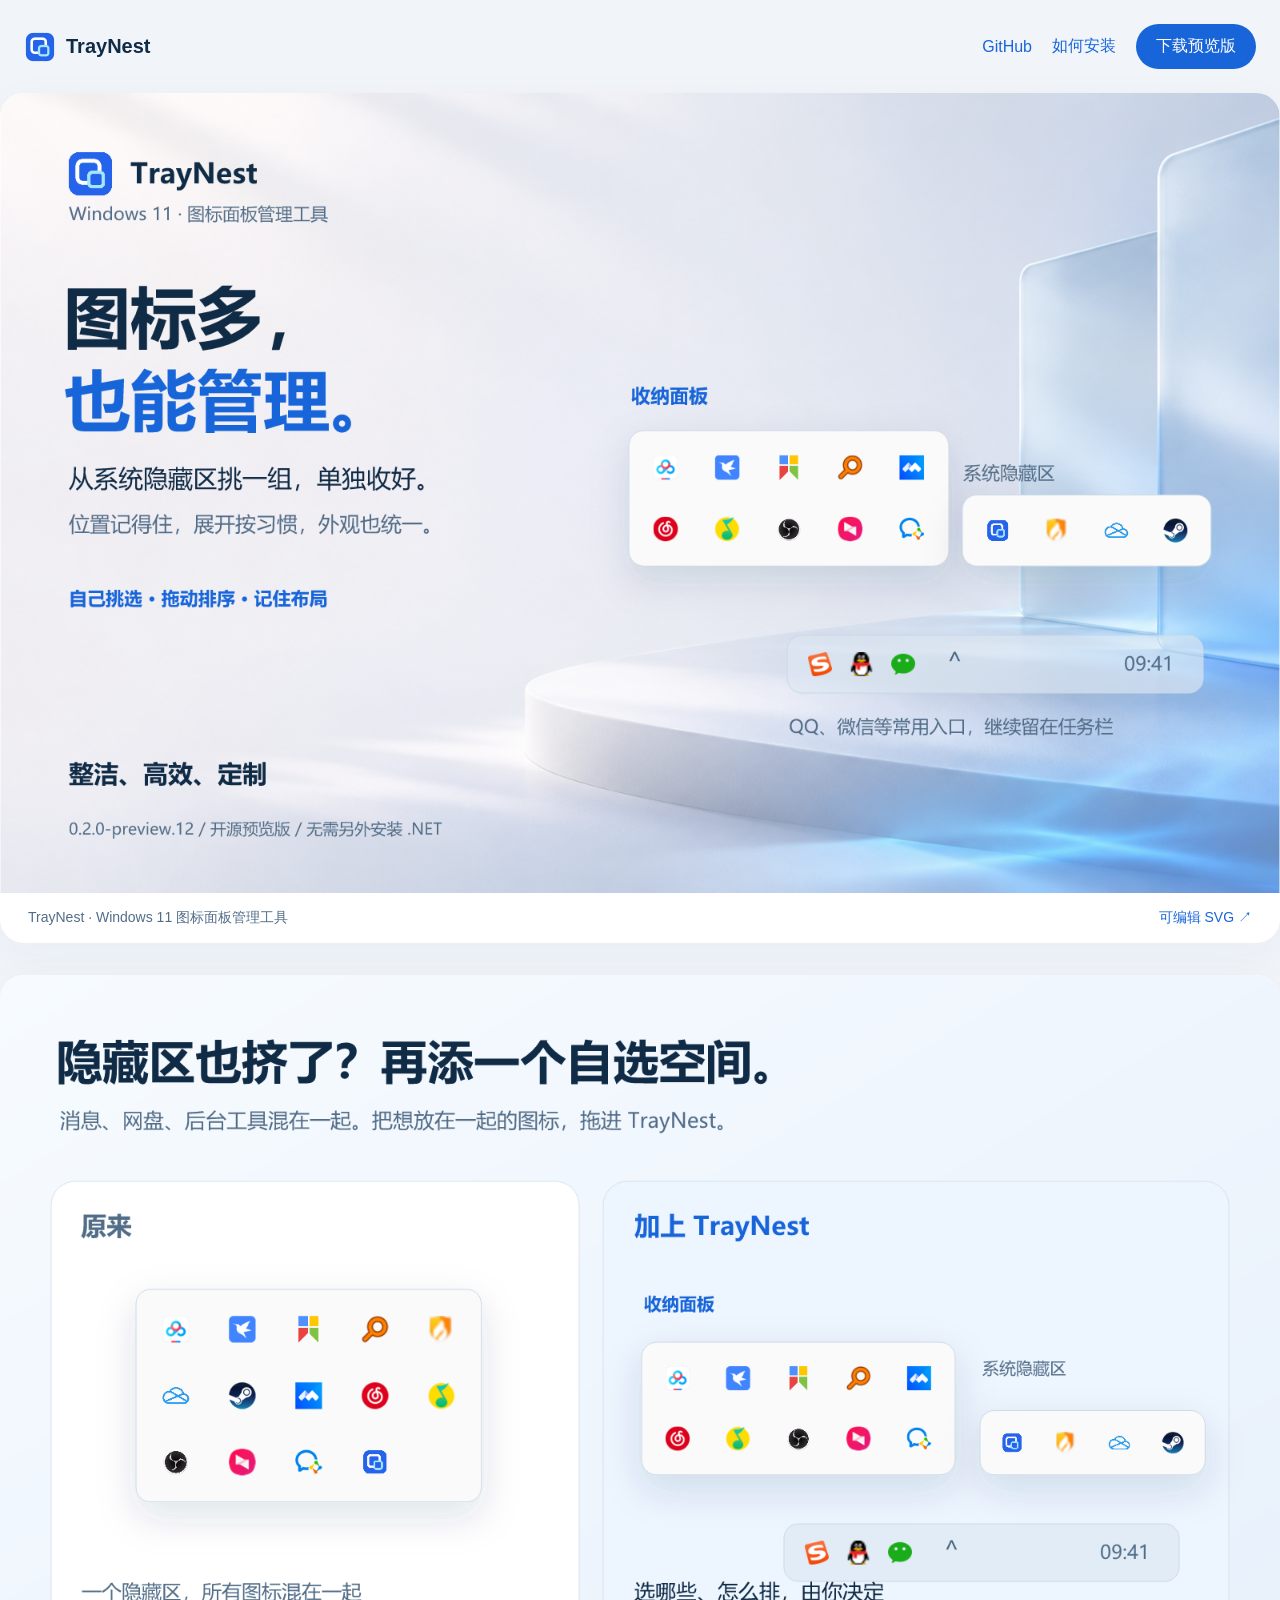
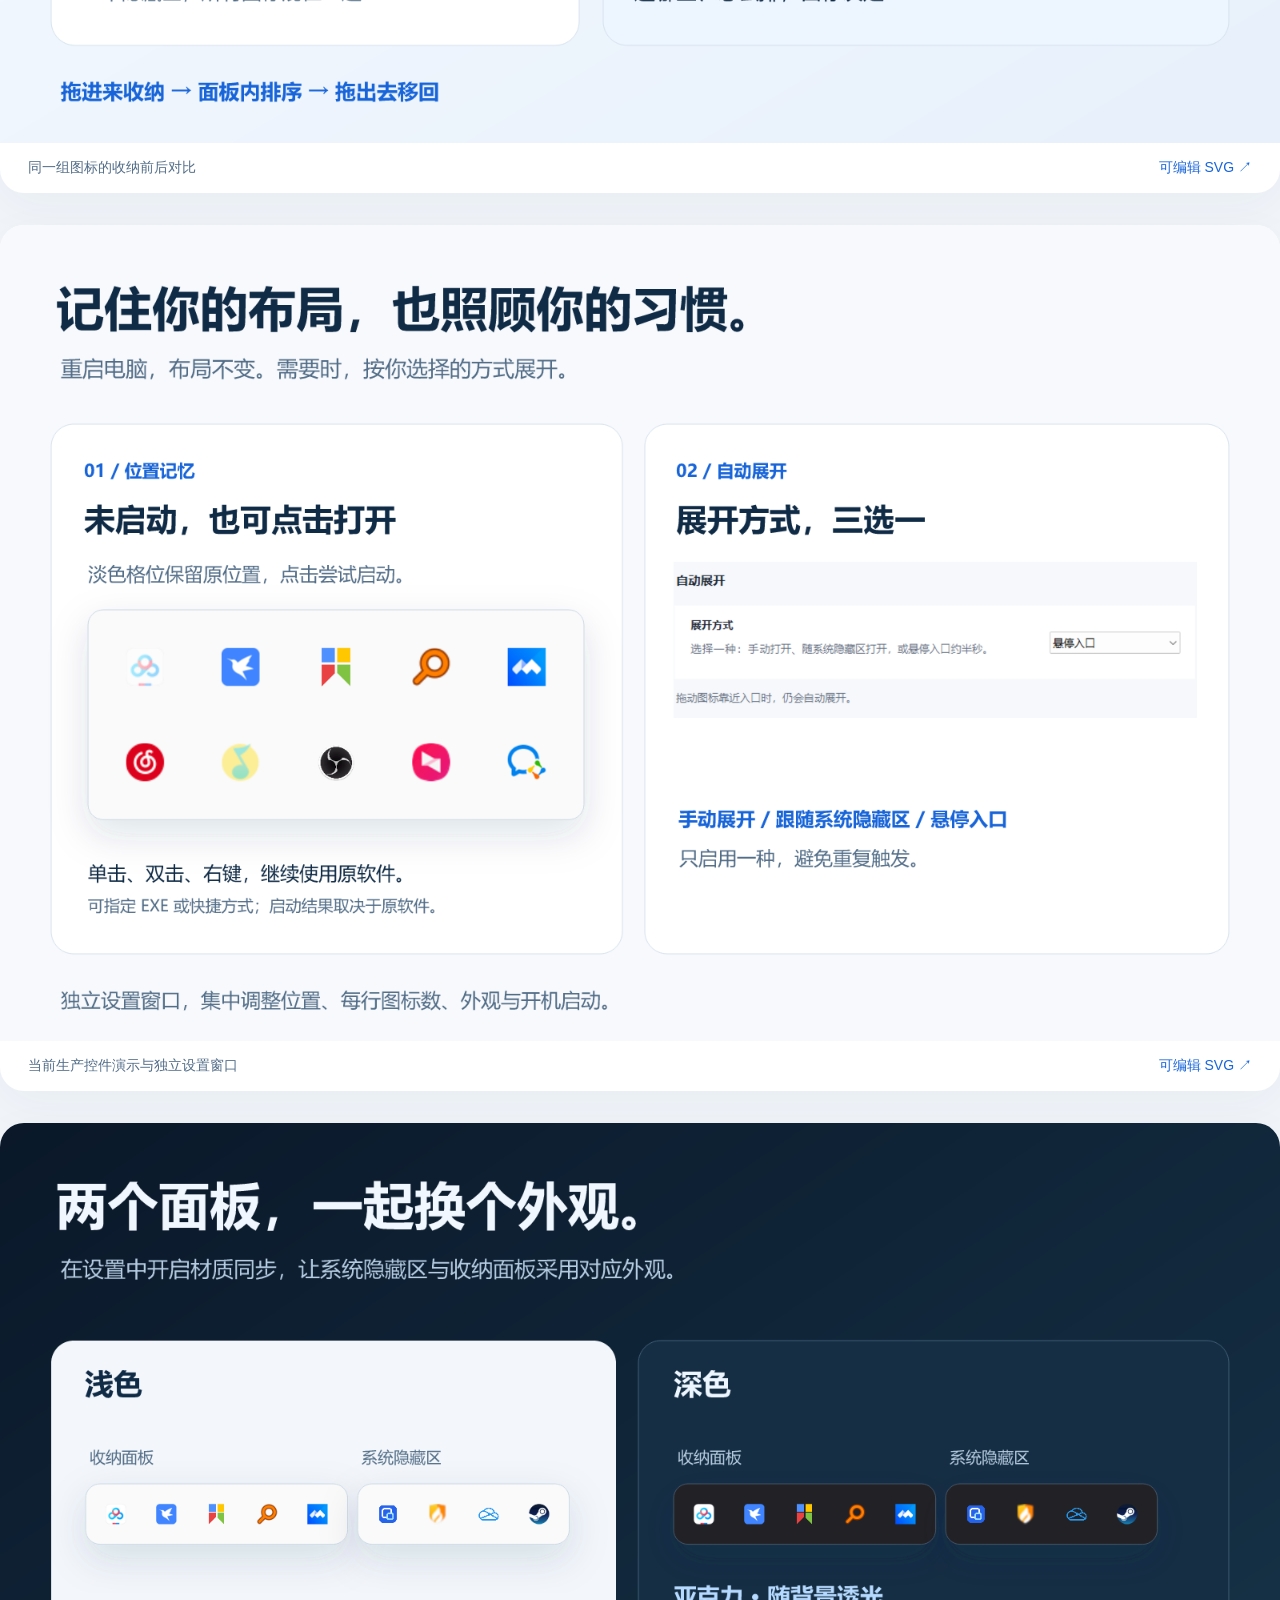
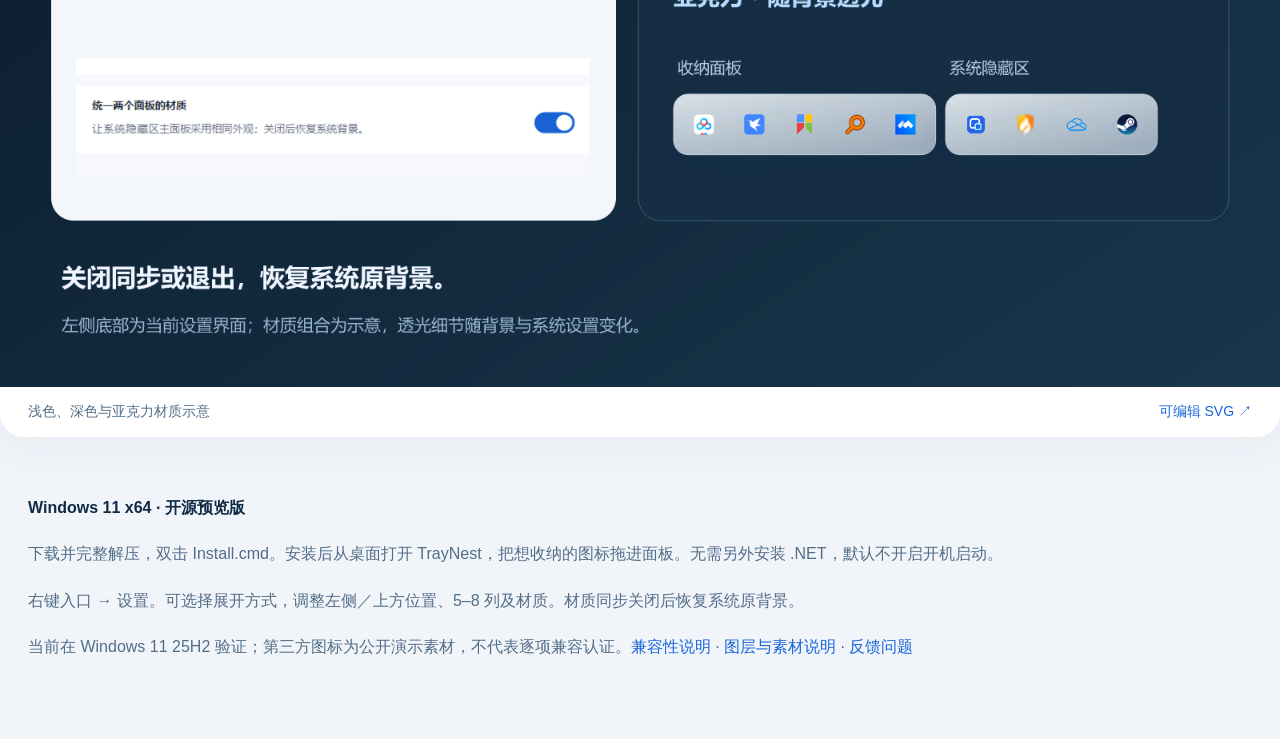
==== promo/readme/v2/index.html @ 28a363a2 "Release preview.12: independent settings, exclusive expansion, native materials and refreshed README" ====
<!doctype html><html lang="zh-CN"><head><meta charset="utf-8"><meta name="viewport" content="width=device-width,initial-scale=1"><meta name="description" content="TrayNest：从系统隐藏区挑一组图标，单独收好。支持拖动排序、布局记忆、按习惯展开与双面板材质同步。"><title>TrayNest · 图标多，也能管理</title><style>*{box-sizing:border-box}html{scroll-behavior:smooth}body{margin:0;background:#f1f5fa;color:#102b46;font:16px 'Microsoft YaHei UI','Segoe UI',sans-serif}header{max-width:1280px;margin:auto;padding:24px;display:flex;align-items:center;justify-content:space-between;gap:20px}header strong{display:flex;align-items:center;gap:10px;font-size:20px}header img{width:32px;height:32px}nav{display:flex;gap:20px;align-items:center}a{color:#1865da;text-decoration:none}.download{background:#1865da;color:white;padding:12px 20px;border-radius:24px}main{max-width:1280px;margin:auto}figure{margin:0 0 32px;background:white;border-radius:24px;overflow:hidden;box-shadow:0 12px 45px #142e4d0b}figure>img{width:100%;height:auto;display:block}figcaption{padding:16px 28px;color:#526d88;font-size:14px;display:flex;justify-content:space-between;gap:20px}footer{max-width:1280px;padding:24px 28px 60px;margin:auto;color:#526d88;line-height:1.9}footer strong{color:#102b46}@media(max-width:700px){header{padding:16px}nav{gap:12px;font-size:13px}.source{display:none}main{padding:0 8px}figure{border-radius:14px;margin-bottom:16px}figcaption{padding:12px 16px;font-size:12px}figcaption span{display:none}}@media(prefers-reduced-motion:reduce){html{scroll-behavior:auto}}</style></head><body><header><strong><img src="assets/traynest.png" alt="">TrayNest</strong><nav><a class="source" href="https://github.com/Wuyuhang0729/traynest">GitHub</a><a href="#install">如何安装</a><a class="download" href="https://github.com/Wuyuhang0729/traynest/releases/tag/v0.2.0-preview.12">下载预览版</a></nav></header><main><figure><img fetchpriority="high" src="../../../assets/readme/hero-v2.png" alt="图标多，也能管理：TrayNest · Windows 11 图标面板管理工具"><figcaption><span>TrayNest · Windows 11 图标面板管理工具</span><a href="layers/hero-v2.svg">可编辑 SVG ↗</a></figcaption></figure><figure><img loading="lazy" src="../../../assets/readme/workflow-v2.png" alt="给隐藏区再添一个自选空间：同一组图标的收纳前后对比"><figcaption><span>同一组图标的收纳前后对比</span><a href="layers/workflow-v2.svg">可编辑 SVG ↗</a></figcaption></figure><figure><img loading="lazy" src="../../../assets/readme/control-v2.png" alt="记住布局，按习惯展开：当前生产控件演示与独立设置窗口"><figcaption><span>当前生产控件演示与独立设置窗口</span><a href="layers/control-v2.svg">可编辑 SVG ↗</a></figcaption></figure><figure><img loading="lazy" src="../../../assets/readme/appearance-v2.png" alt="统一两个面板的外观：浅色、深色与亚克力材质示意"><figcaption><span>浅色、深色与亚克力材质示意</span><a href="layers/appearance-v2.svg">可编辑 SVG ↗</a></figcaption></figure></main><footer id="install"><strong>Windows 11 x64 · 开源预览版</strong><p>下载并完整解压，双击 Install.cmd。安装后从桌面打开 TrayNest，把想收纳的图标拖进面板。无需另外安装 .NET，默认不开启开机启动。</p><p>右键入口 → 设置。可选择展开方式，调整左侧／上方位置、5–8 列及材质。材质同步关闭后恢复系统原背景。</p><p>当前在 Windows 11 25H2 验证；第三方图标为公开演示素材，不代表逐项兼容认证。<a href="../../../docs/COMPATIBILITY.md">兼容性说明</a> · <a href="CREDITS.md">图层与素材说明</a> · <a href="https://github.com/Wuyuhang0729/traynest/issues/new?template=bug_report.yml">反馈问题</a></p></footer></body></html>
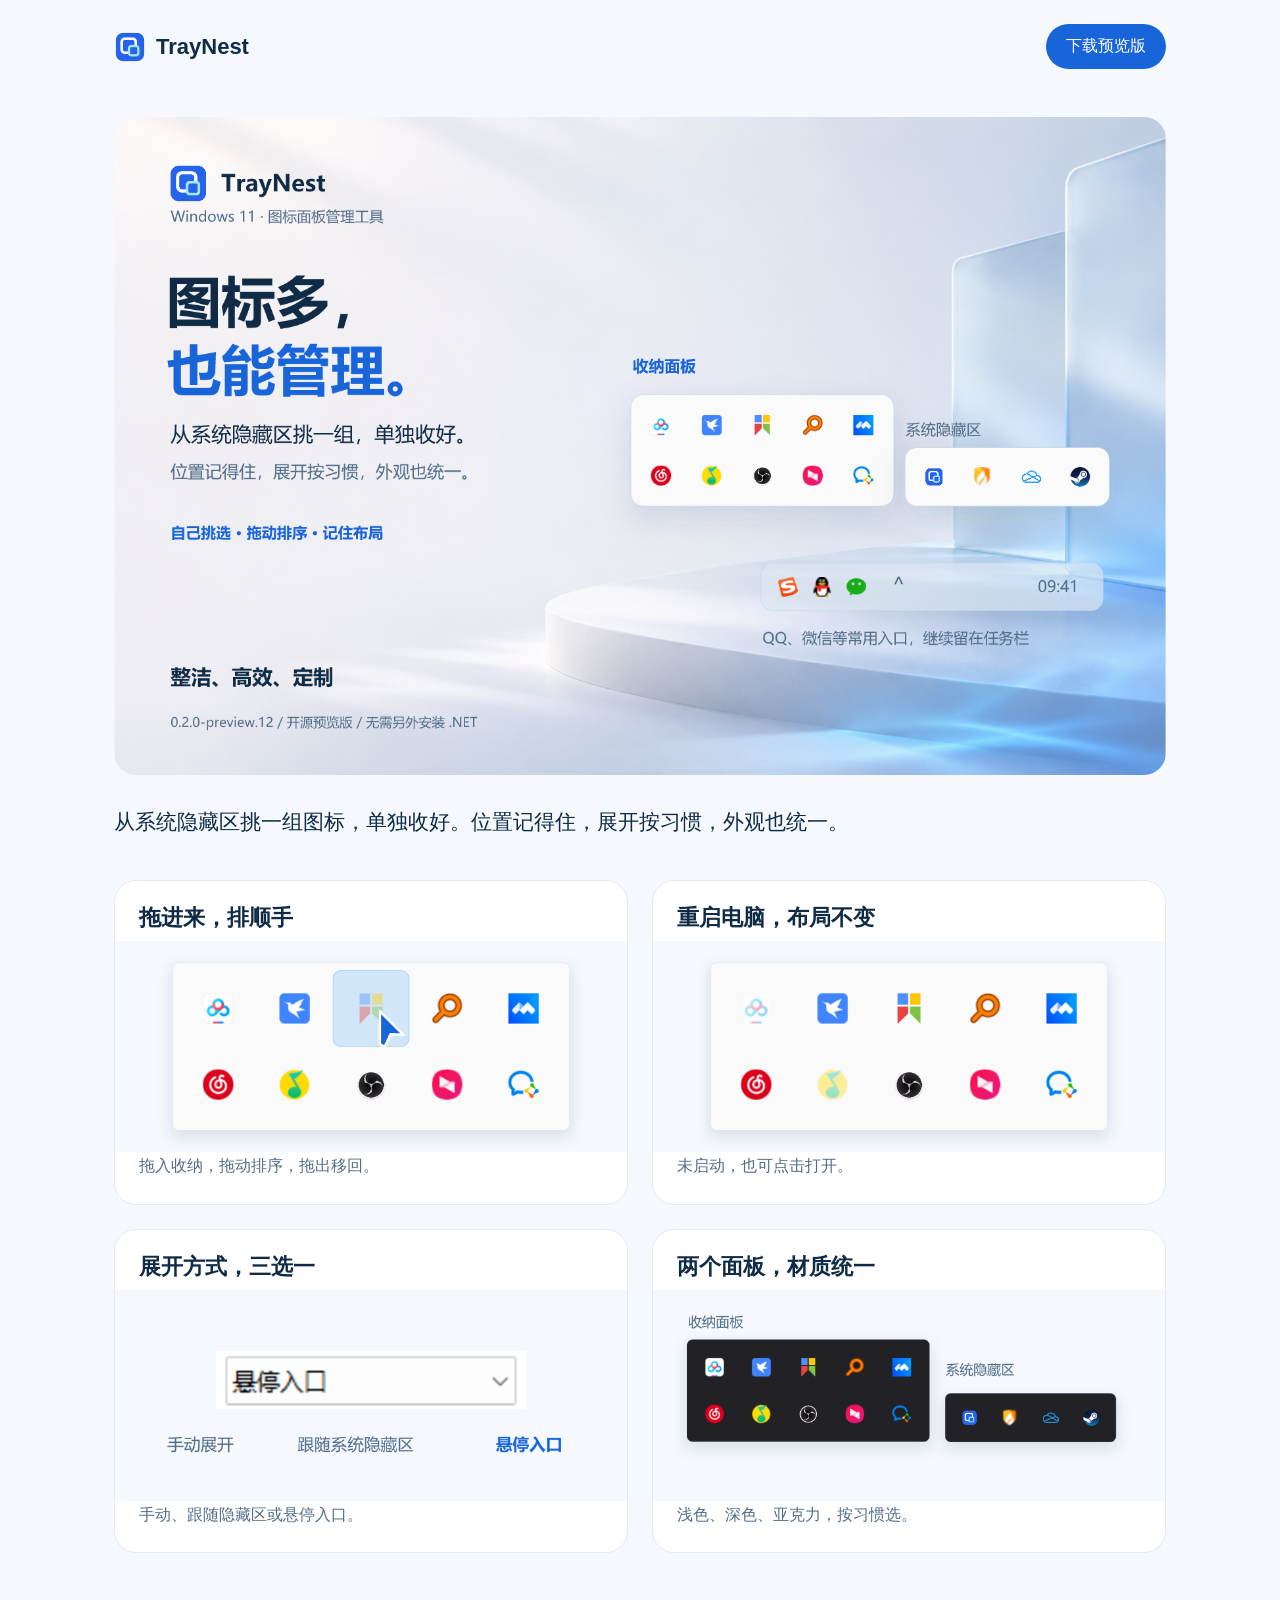
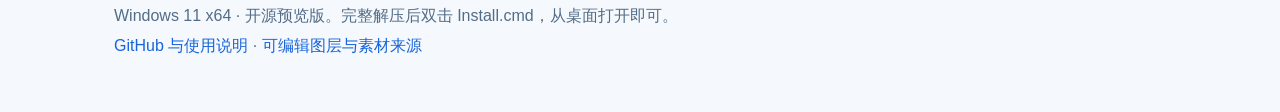
==== commit a5e81afc: "Simplify README with compact feature illustrations and separate user guide" ====
--- a/promo/readme/v2/index.html
+++ b/promo/readme/v2/index.html
@@ -1 +1 @@
-<!doctype html><html lang="zh-CN"><head><meta charset="utf-8"><meta name="viewport" content="width=device-width,initial-scale=1"><meta name="description" content="TrayNest：从系统隐藏区挑一组图标，单独收好。支持拖动排序、布局记忆、按习惯展开与双面板材质同步。"><title>TrayNest · 图标多，也能管理</title><style>*{box-sizing:border-box}html{scroll-behavior:smooth}body{margin:0;background:#f1f5fa;color:#102b46;font:16px 'Microsoft YaHei UI','Segoe UI',sans-serif}header{max-width:1280px;margin:auto;padding:24px;display:flex;align-items:center;justify-content:space-between;gap:20px}header strong{display:flex;align-items:center;gap:10px;font-size:20px}header img{width:32px;height:32px}nav{display:flex;gap:20px;align-items:center}a{color:#1865da;text-decoration:none}.download{background:#1865da;color:white;padding:12px 20px;border-radius:24px}main{max-width:1280px;margin:auto}figure{margin:0 0 32px;background:white;border-radius:24px;overflow:hidden;box-shadow:0 12px 45px #142e4d0b}figure>img{width:100%;height:auto;display:block}figcaption{padding:16px 28px;color:#526d88;font-size:14px;display:flex;justify-content:space-between;gap:20px}footer{max-width:1280px;padding:24px 28px 60px;margin:auto;color:#526d88;line-height:1.9}footer strong{color:#102b46}@media(max-width:700px){header{padding:16px}nav{gap:12px;font-size:13px}.source{display:none}main{padding:0 8px}figure{border-radius:14px;margin-bottom:16px}figcaption{padding:12px 16px;font-size:12px}figcaption span{display:none}}@media(prefers-reduced-motion:reduce){html{scroll-behavior:auto}}</style></head><body><header><strong><img src="assets/traynest.png" alt="">TrayNest</strong><nav><a class="source" href="https://github.com/Wuyuhang0729/traynest">GitHub</a><a href="#install">如何安装</a><a class="download" href="https://github.com/Wuyuhang0729/traynest/releases/tag/v0.2.0-preview.12">下载预览版</a></nav></header><main><figure><img fetchpriority="high" src="../../../assets/readme/hero-v2.png" alt="图标多，也能管理：TrayNest · Windows 11 图标面板管理工具"><figcaption><span>TrayNest · Windows 11 图标面板管理工具</span><a href="layers/hero-v2.svg">可编辑 SVG ↗</a></figcaption></figure><figure><img loading="lazy" src="../../../assets/readme/workflow-v2.png" alt="给隐藏区再添一个自选空间：同一组图标的收纳前后对比"><figcaption><span>同一组图标的收纳前后对比</span><a href="layers/workflow-v2.svg">可编辑 SVG ↗</a></figcaption></figure><figure><img loading="lazy" src="../../../assets/readme/control-v2.png" alt="记住布局，按习惯展开：当前生产控件演示与独立设置窗口"><figcaption><span>当前生产控件演示与独立设置窗口</span><a href="layers/control-v2.svg">可编辑 SVG ↗</a></figcaption></figure><figure><img loading="lazy" src="../../../assets/readme/appearance-v2.png" alt="统一两个面板的外观：浅色、深色与亚克力材质示意"><figcaption><span>浅色、深色与亚克力材质示意</span><a href="layers/appearance-v2.svg">可编辑 SVG ↗</a></figcaption></figure></main><footer id="install"><strong>Windows 11 x64 · 开源预览版</strong><p>下载并完整解压，双击 Install.cmd。安装后从桌面打开 TrayNest，把想收纳的图标拖进面板。无需另外安装 .NET，默认不开启开机启动。</p><p>右键入口 → 设置。可选择展开方式，调整左侧／上方位置、5–8 列及材质。材质同步关闭后恢复系统原背景。</p><p>当前在 Windows 11 25H2 验证；第三方图标为公开演示素材，不代表逐项兼容认证。<a href="../../../docs/COMPATIBILITY.md">兼容性说明</a> · <a href="CREDITS.md">图层与素材说明</a> · <a href="https://github.com/Wuyuhang0729/traynest/issues/new?template=bug_report.yml">反馈问题</a></p></footer></body></html>+<!doctype html><html lang="zh-CN"><head><meta charset="utf-8"><meta name="viewport" content="width=device-width,initial-scale=1"><title>TrayNest · 图标多，也能管理</title><style>*{box-sizing:border-box}body{margin:0;color:#102b46;background:#f5f8fc;font:16px 'Microsoft YaHei UI','Segoe UI',sans-serif}header,main,footer{max-width:1100px;margin:auto;padding:24px}header{display:flex;align-items:center;justify-content:space-between;gap:16px}header strong{display:flex;align-items:center;gap:10px;font-size:22px}header img{width:32px;height:32px}a{color:#1865da;text-decoration:none}.download{background:#1865da;color:white;border-radius:24px;padding:12px 20px;white-space:nowrap}.hero{width:100%;display:block;border-radius:22px}.intro{font-size:21px;line-height:1.8;margin:28px 0 40px}.grid{display:grid;grid-template-columns:1fr 1fr;gap:24px}article{background:white;border:1px solid #e3eaf2;border-radius:22px;overflow:hidden}article img{width:100%;display:block}article h2{font-size:22px;margin:22px 24px 8px}article p{color:#526d88;margin:0 24px 24px;line-height:1.7}footer{color:#526d88;line-height:1.9;padding-bottom:50px}@media(max-width:650px){header,main,footer{padding:16px}header strong{font-size:18px}.download{padding:10px 14px;font-size:14px}.intro{font-size:17px}.grid{grid-template-columns:1fr;gap:16px}article h2{font-size:20px}.hero{border-radius:14px}}</style></head><body><header><strong><img src="assets/traynest.png" alt="">TrayNest</strong><a class="download" href="https://github.com/Wuyuhang0729/traynest/releases/tag/v0.2.0-preview.12">下载预览版</a></header><main><img class="hero" src="../../../assets/readme/hero-v2.png" alt="TrayNest：图标多，也能管理"><p class="intro">从系统隐藏区挑一组图标，单独收好。位置记得住，展开按习惯，外观也统一。</p><div class="grid"><article><h2>拖进来，排顺手</h2><img src="../../../assets/readme/organize-detail.png" alt="拖进来，排顺手"><p>拖入收纳，拖动排序，拖出移回。</p></article><article><h2>重启电脑，布局不变</h2><img src="../../../assets/readme/remember-detail.png" alt="重启电脑，布局不变"><p>未启动，也可点击打开。</p></article><article><h2>展开方式，三选一</h2><img src="../../../assets/readme/expansion-detail.png" alt="展开方式，三选一"><p>手动、跟随隐藏区或悬停入口。</p></article><article><h2>两个面板，材质统一</h2><img src="../../../assets/readme/material-detail.png" alt="两个面板，材质统一"><p>浅色、深色、亚克力，按习惯选。</p></article></div></main><footer>Windows 11 x64 · 开源预览版。完整解压后双击 Install.cmd，从桌面打开即可。<br><a href="https://github.com/Wuyuhang0729/traynest">GitHub 与使用说明</a> · <a href="CREDITS.md">可编辑图层与素材来源</a></footer></body></html>
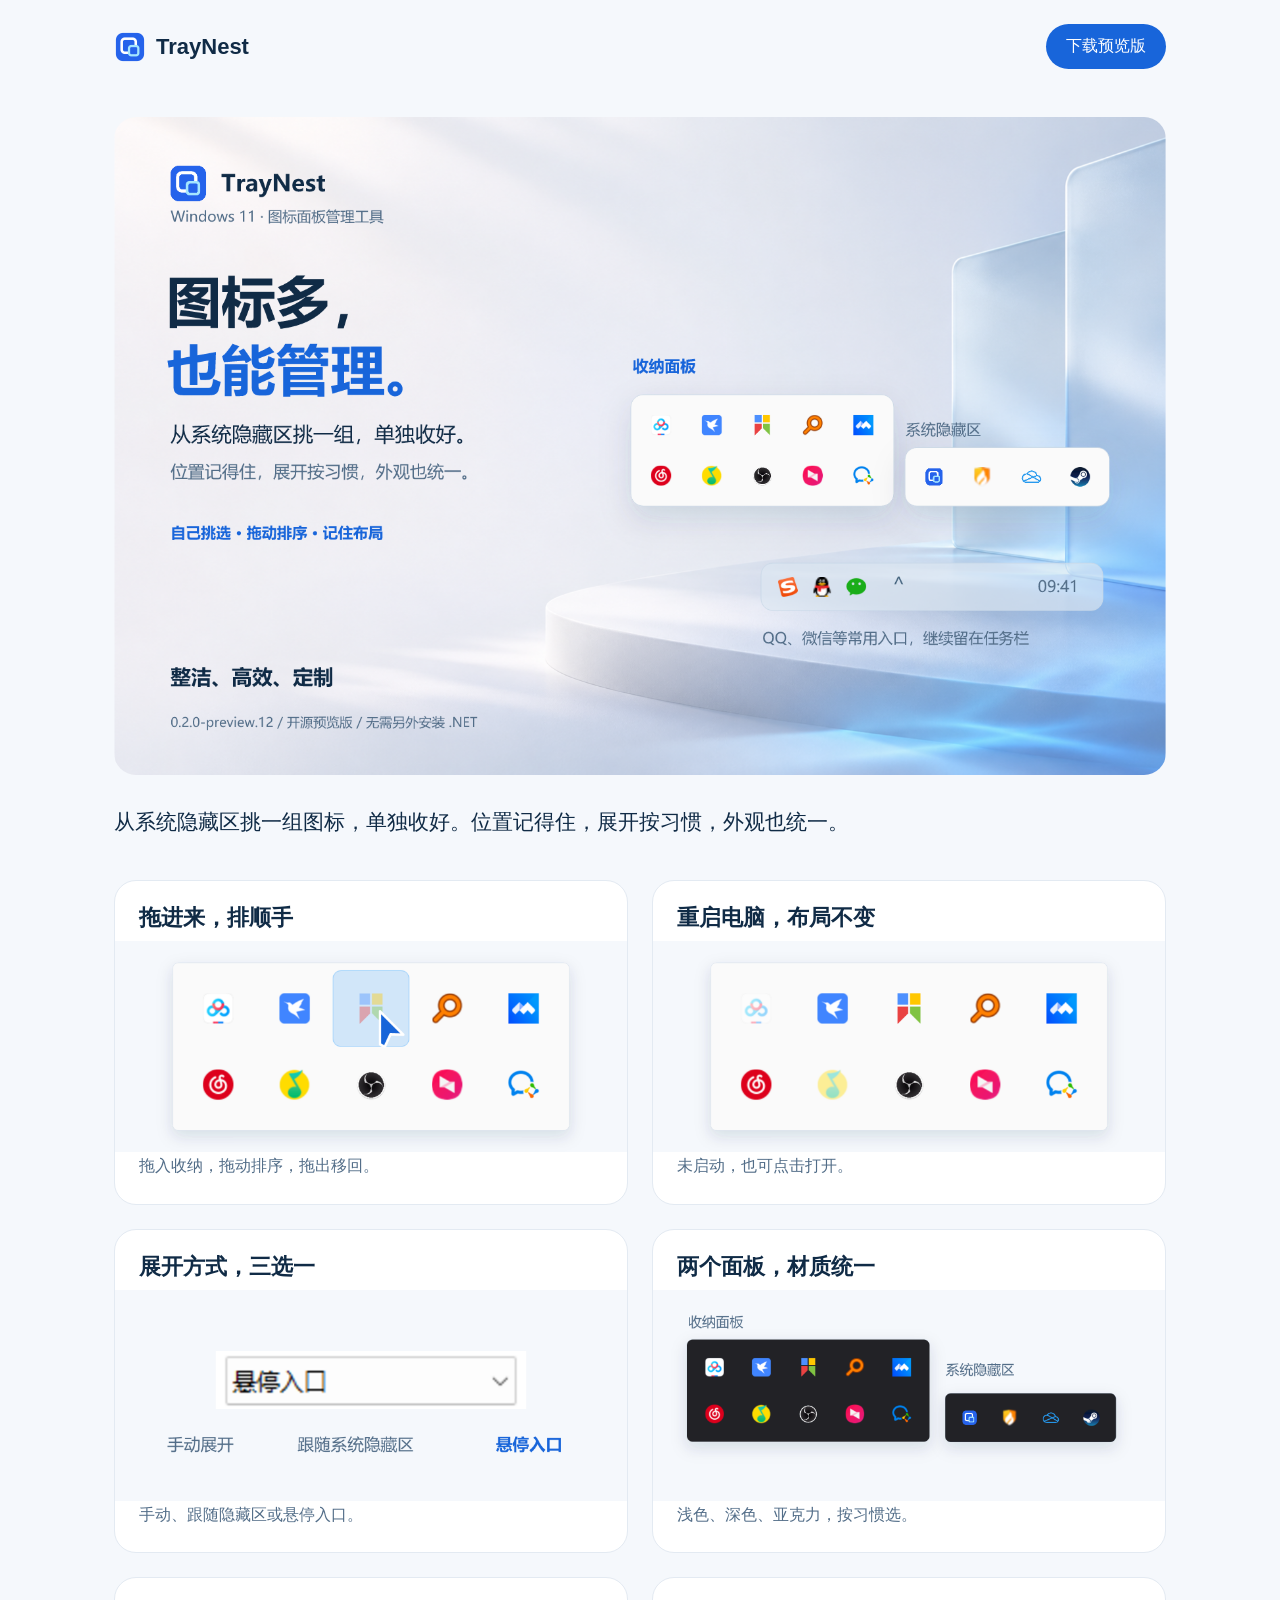
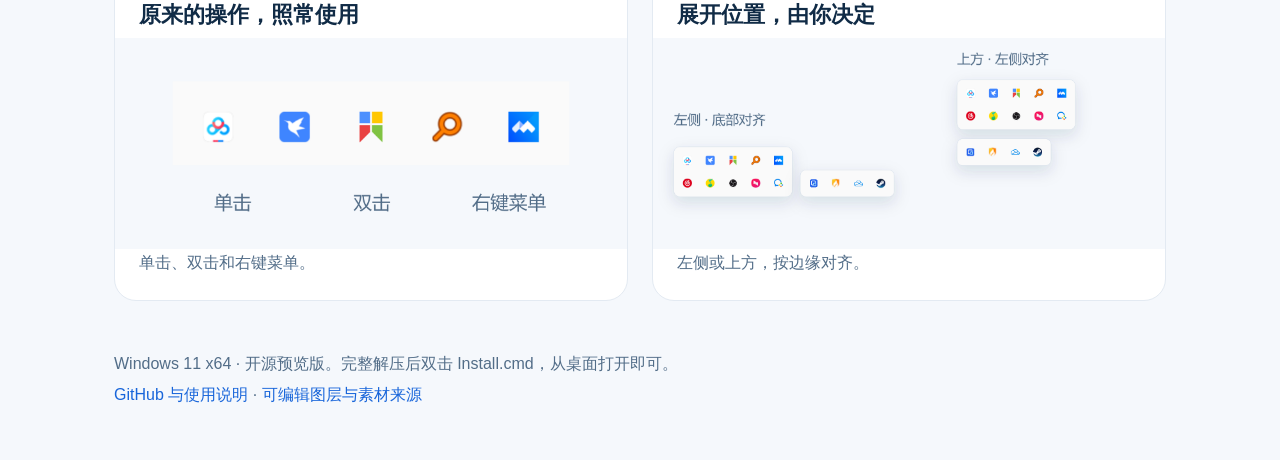
==== commit a4bfdc36: "Cover all TrayNest features with focused small illustrations" ====
--- a/promo/readme/v2/index.html
+++ b/promo/readme/v2/index.html
@@ -1 +1 @@
-<!doctype html><html lang="zh-CN"><head><meta charset="utf-8"><meta name="viewport" content="width=device-width,initial-scale=1"><title>TrayNest · 图标多，也能管理</title><style>*{box-sizing:border-box}body{margin:0;color:#102b46;background:#f5f8fc;font:16px 'Microsoft YaHei UI','Segoe UI',sans-serif}header,main,footer{max-width:1100px;margin:auto;padding:24px}header{display:flex;align-items:center;justify-content:space-between;gap:16px}header strong{display:flex;align-items:center;gap:10px;font-size:22px}header img{width:32px;height:32px}a{color:#1865da;text-decoration:none}.download{background:#1865da;color:white;border-radius:24px;padding:12px 20px;white-space:nowrap}.hero{width:100%;display:block;border-radius:22px}.intro{font-size:21px;line-height:1.8;margin:28px 0 40px}.grid{display:grid;grid-template-columns:1fr 1fr;gap:24px}article{background:white;border:1px solid #e3eaf2;border-radius:22px;overflow:hidden}article img{width:100%;display:block}article h2{font-size:22px;margin:22px 24px 8px}article p{color:#526d88;margin:0 24px 24px;line-height:1.7}footer{color:#526d88;line-height:1.9;padding-bottom:50px}@media(max-width:650px){header,main,footer{padding:16px}header strong{font-size:18px}.download{padding:10px 14px;font-size:14px}.intro{font-size:17px}.grid{grid-template-columns:1fr;gap:16px}article h2{font-size:20px}.hero{border-radius:14px}}</style></head><body><header><strong><img src="assets/traynest.png" alt="">TrayNest</strong><a class="download" href="https://github.com/Wuyuhang0729/traynest/releases/tag/v0.2.0-preview.12">下载预览版</a></header><main><img class="hero" src="../../../assets/readme/hero-v2.png" alt="TrayNest：图标多，也能管理"><p class="intro">从系统隐藏区挑一组图标，单独收好。位置记得住，展开按习惯，外观也统一。</p><div class="grid"><article><h2>拖进来，排顺手</h2><img src="../../../assets/readme/organize-detail.png" alt="拖进来，排顺手"><p>拖入收纳，拖动排序，拖出移回。</p></article><article><h2>重启电脑，布局不变</h2><img src="../../../assets/readme/remember-detail.png" alt="重启电脑，布局不变"><p>未启动，也可点击打开。</p></article><article><h2>展开方式，三选一</h2><img src="../../../assets/readme/expansion-detail.png" alt="展开方式，三选一"><p>手动、跟随隐藏区或悬停入口。</p></article><article><h2>两个面板，材质统一</h2><img src="../../../assets/readme/material-detail.png" alt="两个面板，材质统一"><p>浅色、深色、亚克力，按习惯选。</p></article></div></main><footer>Windows 11 x64 · 开源预览版。完整解压后双击 Install.cmd，从桌面打开即可。<br><a href="https://github.com/Wuyuhang0729/traynest">GitHub 与使用说明</a> · <a href="CREDITS.md">可编辑图层与素材来源</a></footer></body></html>+<!doctype html><html lang="zh-CN"><head><meta charset="utf-8"><meta name="viewport" content="width=device-width,initial-scale=1"><title>TrayNest · 图标多，也能管理</title><style>*{box-sizing:border-box}body{margin:0;color:#102b46;background:#f5f8fc;font:16px 'Microsoft YaHei UI','Segoe UI',sans-serif}header,main,footer{max-width:1100px;margin:auto;padding:24px}header{display:flex;align-items:center;justify-content:space-between;gap:16px}header strong{display:flex;align-items:center;gap:10px;font-size:22px}header img{width:32px;height:32px}a{color:#1865da;text-decoration:none}.download{background:#1865da;color:white;border-radius:24px;padding:12px 20px;white-space:nowrap}.hero{width:100%;display:block;border-radius:22px}.intro{font-size:21px;line-height:1.8;margin:28px 0 40px}.grid{display:grid;grid-template-columns:1fr 1fr;gap:24px}article{background:white;border:1px solid #e3eaf2;border-radius:22px;overflow:hidden}article img{width:100%;display:block}article h2{font-size:22px;margin:22px 24px 8px}article p{color:#526d88;margin:0 24px 24px;line-height:1.7}footer{color:#526d88;line-height:1.9;padding-bottom:50px}@media(max-width:650px){header,main,footer{padding:16px}header strong{font-size:18px}.download{padding:10px 14px;font-size:14px}.intro{font-size:17px}.grid{grid-template-columns:1fr;gap:16px}article h2{font-size:20px}.hero{border-radius:14px}}</style></head><body><header><strong><img src="assets/traynest.png" alt="">TrayNest</strong><a class="download" href="https://github.com/Wuyuhang0729/traynest/releases/tag/v0.2.0-preview.12">下载预览版</a></header><main><img class="hero" src="../../../assets/readme/hero-v2.png" alt="TrayNest：图标多，也能管理"><p class="intro">从系统隐藏区挑一组图标，单独收好。位置记得住，展开按习惯，外观也统一。</p><div class="grid"><article><h2>拖进来，排顺手</h2><img src="../../../assets/readme/organize-detail.png" alt="拖进来，排顺手"><p>拖入收纳，拖动排序，拖出移回。</p></article><article><h2>重启电脑，布局不变</h2><img src="../../../assets/readme/remember-detail.png" alt="重启电脑，布局不变"><p>未启动，也可点击打开。</p></article><article><h2>展开方式，三选一</h2><img src="../../../assets/readme/expansion-detail.png" alt="展开方式，三选一"><p>手动、跟随隐藏区或悬停入口。</p></article><article><h2>两个面板，材质统一</h2><img src="../../../assets/readme/material-detail.png" alt="两个面板，材质统一"><p>浅色、深色、亚克力，按习惯选。</p></article><article><h2>原来的操作，照常使用</h2><img src="../../../assets/readme/interaction-detail.png" alt="原来的操作，照常使用"><p>单击、双击和右键菜单。</p></article><article><h2>展开位置，由你决定</h2><img src="../../../assets/readme/placement-detail.png" alt="展开位置，由你决定"><p>左侧或上方，按边缘对齐。</p></article></div></main><footer>Windows 11 x64 · 开源预览版。完整解压后双击 Install.cmd，从桌面打开即可。<br><a href="https://github.com/Wuyuhang0729/traynest">GitHub 与使用说明</a> · <a href="CREDITS.md">可编辑图层与素材来源</a></footer></body></html>
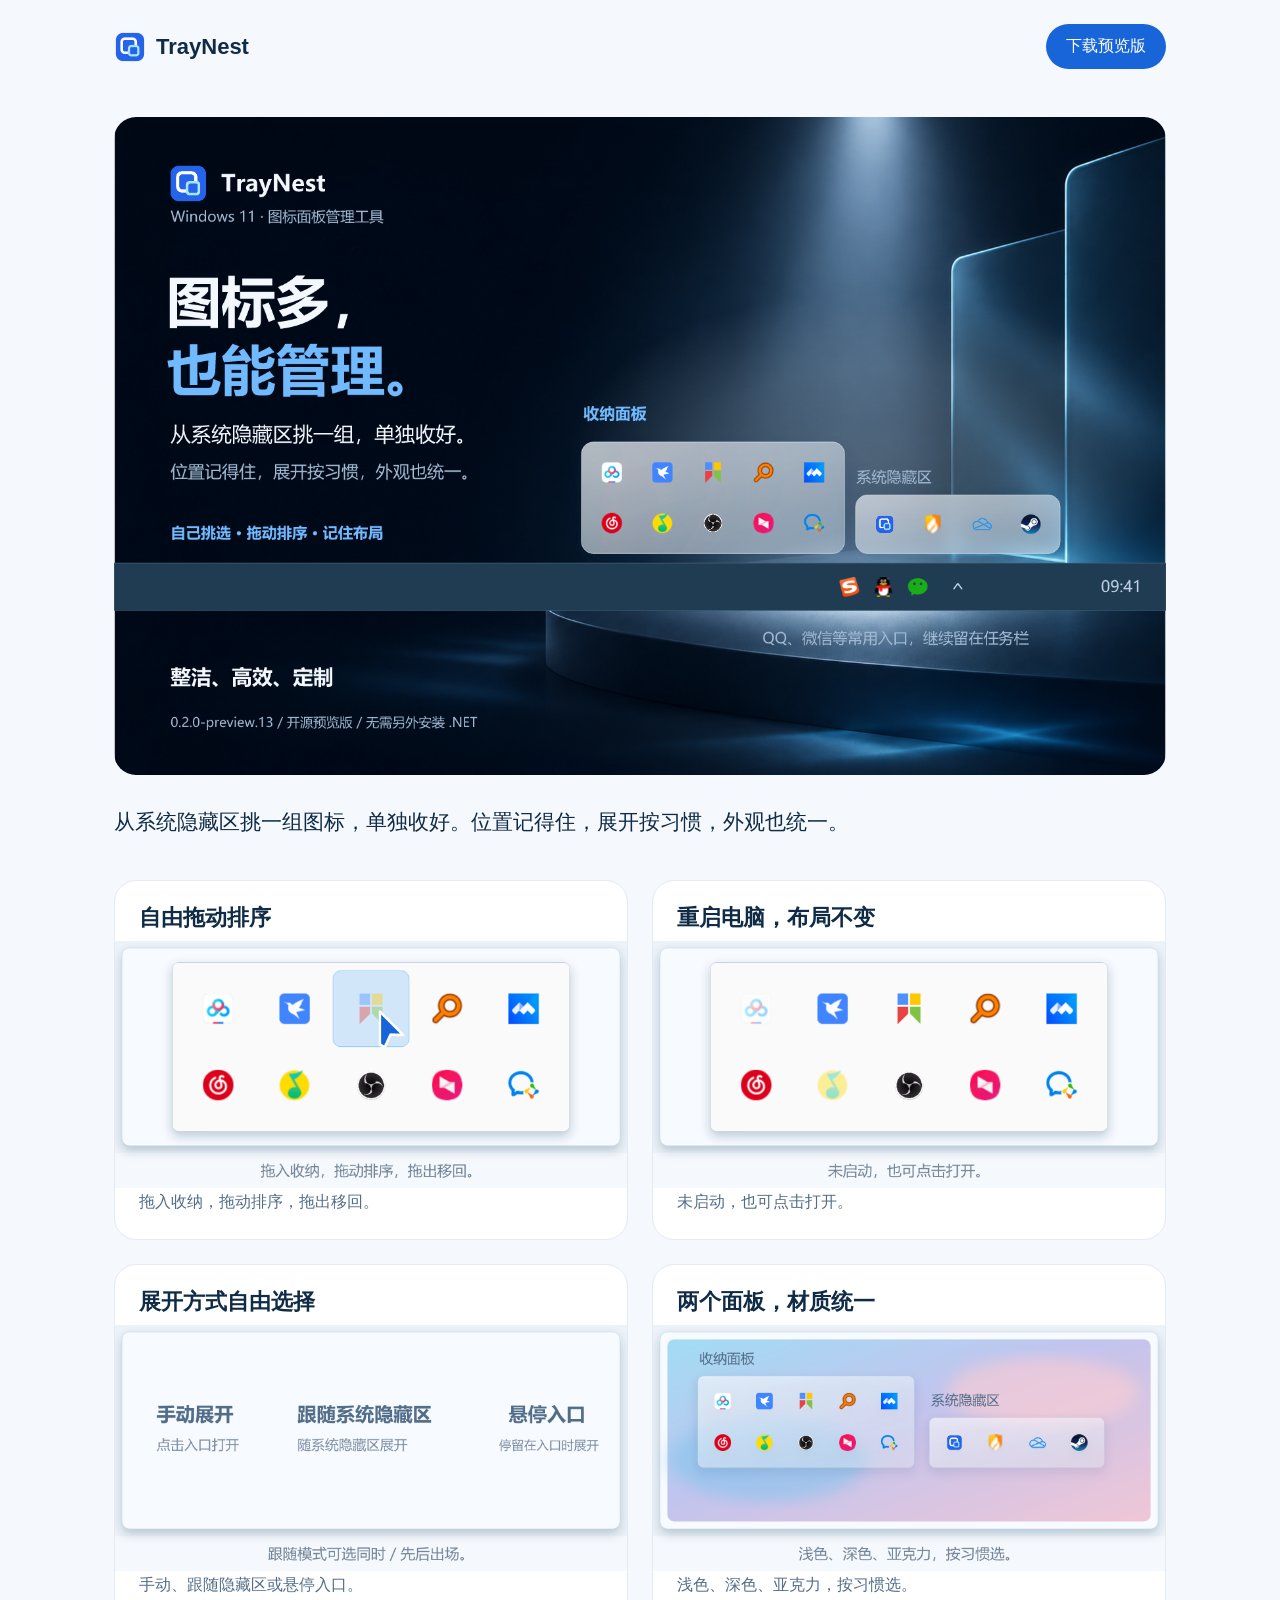
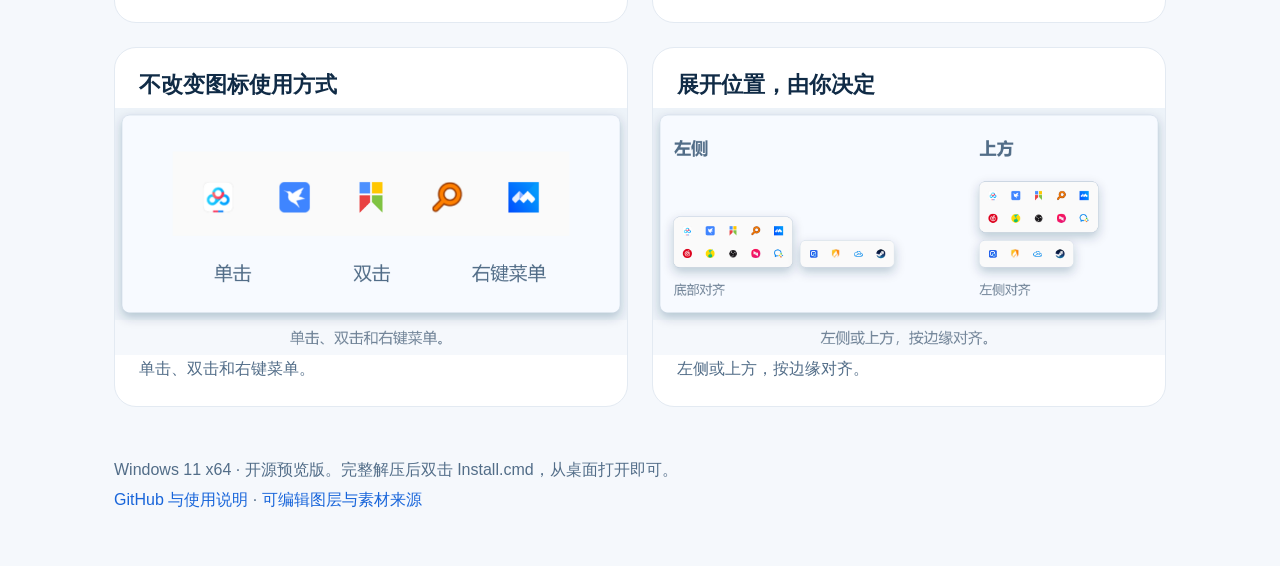
==== commit a0a2c21f: "Release preview.13: continuous popup motion, optional entrance order and acrylic dark-stage artwork" ====
--- a/promo/readme/v2/index.html
+++ b/promo/readme/v2/index.html
@@ -1 +1 @@
-<!doctype html><html lang="zh-CN"><head><meta charset="utf-8"><meta name="viewport" content="width=device-width,initial-scale=1"><title>TrayNest · 图标多，也能管理</title><style>*{box-sizing:border-box}body{margin:0;color:#102b46;background:#f5f8fc;font:16px 'Microsoft YaHei UI','Segoe UI',sans-serif}header,main,footer{max-width:1100px;margin:auto;padding:24px}header{display:flex;align-items:center;justify-content:space-between;gap:16px}header strong{display:flex;align-items:center;gap:10px;font-size:22px}header img{width:32px;height:32px}a{color:#1865da;text-decoration:none}.download{background:#1865da;color:white;border-radius:24px;padding:12px 20px;white-space:nowrap}.hero{width:100%;display:block;border-radius:22px}.intro{font-size:21px;line-height:1.8;margin:28px 0 40px}.grid{display:grid;grid-template-columns:1fr 1fr;gap:24px}article{background:white;border:1px solid #e3eaf2;border-radius:22px;overflow:hidden}article img{width:100%;display:block}article h2{font-size:22px;margin:22px 24px 8px}article p{color:#526d88;margin:0 24px 24px;line-height:1.7}footer{color:#526d88;line-height:1.9;padding-bottom:50px}@media(max-width:650px){header,main,footer{padding:16px}header strong{font-size:18px}.download{padding:10px 14px;font-size:14px}.intro{font-size:17px}.grid{grid-template-columns:1fr;gap:16px}article h2{font-size:20px}.hero{border-radius:14px}}</style></head><body><header><strong><img src="assets/traynest.png" alt="">TrayNest</strong><a class="download" href="https://github.com/Wuyuhang0729/traynest/releases/tag/v0.2.0-preview.12">下载预览版</a></header><main><img class="hero" src="../../../assets/readme/hero-v2.png" alt="TrayNest：图标多，也能管理"><p class="intro">从系统隐藏区挑一组图标，单独收好。位置记得住，展开按习惯，外观也统一。</p><div class="grid"><article><h2>拖进来，排顺手</h2><img src="../../../assets/readme/organize-detail.png" alt="拖进来，排顺手"><p>拖入收纳，拖动排序，拖出移回。</p></article><article><h2>重启电脑，布局不变</h2><img src="../../../assets/readme/remember-detail.png" alt="重启电脑，布局不变"><p>未启动，也可点击打开。</p></article><article><h2>展开方式，三选一</h2><img src="../../../assets/readme/expansion-detail.png" alt="展开方式，三选一"><p>手动、跟随隐藏区或悬停入口。</p></article><article><h2>两个面板，材质统一</h2><img src="../../../assets/readme/material-detail.png" alt="两个面板，材质统一"><p>浅色、深色、亚克力，按习惯选。</p></article><article><h2>原来的操作，照常使用</h2><img src="../../../assets/readme/interaction-detail.png" alt="原来的操作，照常使用"><p>单击、双击和右键菜单。</p></article><article><h2>展开位置，由你决定</h2><img src="../../../assets/readme/placement-detail.png" alt="展开位置，由你决定"><p>左侧或上方，按边缘对齐。</p></article></div></main><footer>Windows 11 x64 · 开源预览版。完整解压后双击 Install.cmd，从桌面打开即可。<br><a href="https://github.com/Wuyuhang0729/traynest">GitHub 与使用说明</a> · <a href="CREDITS.md">可编辑图层与素材来源</a></footer></body></html>+<!doctype html><html lang="zh-CN"><head><meta charset="utf-8"><meta name="viewport" content="width=device-width,initial-scale=1"><title>TrayNest · 图标多，也能管理</title><style>*{box-sizing:border-box}body{margin:0;color:#102b46;background:#f5f8fc;font:16px 'Microsoft YaHei UI','Segoe UI',sans-serif}header,main,footer{max-width:1100px;margin:auto;padding:24px}header{display:flex;align-items:center;justify-content:space-between;gap:16px}header strong{display:flex;align-items:center;gap:10px;font-size:22px}header img{width:32px;height:32px}a{color:#1865da;text-decoration:none}.download{background:#1865da;color:white;border-radius:24px;padding:12px 20px;white-space:nowrap}.hero{width:100%;display:block;border-radius:22px}.intro{font-size:21px;line-height:1.8;margin:28px 0 40px}.grid{display:grid;grid-template-columns:1fr 1fr;gap:24px}article{background:white;border:1px solid #e3eaf2;border-radius:22px;overflow:hidden}article img{width:100%;display:block}article h2{font-size:22px;margin:22px 24px 8px}article p{color:#526d88;margin:0 24px 24px;line-height:1.7}footer{color:#526d88;line-height:1.9;padding-bottom:50px}@media(max-width:650px){header,main,footer{padding:16px}header strong{font-size:18px}.download{padding:10px 14px;font-size:14px}.intro{font-size:17px}.grid{grid-template-columns:1fr;gap:16px}article h2{font-size:20px}.hero{border-radius:14px}}</style></head><body><header><strong><img src="assets/traynest.png" alt="">TrayNest</strong><a class="download" href="https://github.com/Wuyuhang0729/traynest/releases/tag/v0.2.0-preview.13">下载预览版</a></header><main><img class="hero" src="../../../assets/readme/hero-v2.png" alt="TrayNest：图标多，也能管理"><p class="intro">从系统隐藏区挑一组图标，单独收好。位置记得住，展开按习惯，外观也统一。</p><div class="grid"><article><h2>自由拖动排序</h2><img src="../../../assets/readme/organize-detail.png" alt="自由拖动排序"><p>拖入收纳，拖动排序，拖出移回。</p></article><article><h2>重启电脑，布局不变</h2><img src="../../../assets/readme/remember-detail.png" alt="重启电脑，布局不变"><p>未启动，也可点击打开。</p></article><article><h2>展开方式自由选择</h2><img src="../../../assets/readme/expansion-detail.png" alt="展开方式自由选择"><p>手动、跟随隐藏区或悬停入口。</p></article><article><h2>两个面板，材质统一</h2><img src="../../../assets/readme/material-detail.png" alt="两个面板，材质统一"><p>浅色、深色、亚克力，按习惯选。</p></article><article><h2>不改变图标使用方式</h2><img src="../../../assets/readme/interaction-detail.png" alt="不改变图标使用方式"><p>单击、双击和右键菜单。</p></article><article><h2>展开位置，由你决定</h2><img src="../../../assets/readme/placement-detail.png" alt="展开位置，由你决定"><p>左侧或上方，按边缘对齐。</p></article></div></main><footer>Windows 11 x64 · 开源预览版。完整解压后双击 Install.cmd，从桌面打开即可。<br><a href="https://github.com/Wuyuhang0729/traynest">GitHub 与使用说明</a> · <a href="CREDITS.md">可编辑图层与素材来源</a></footer></body></html>
